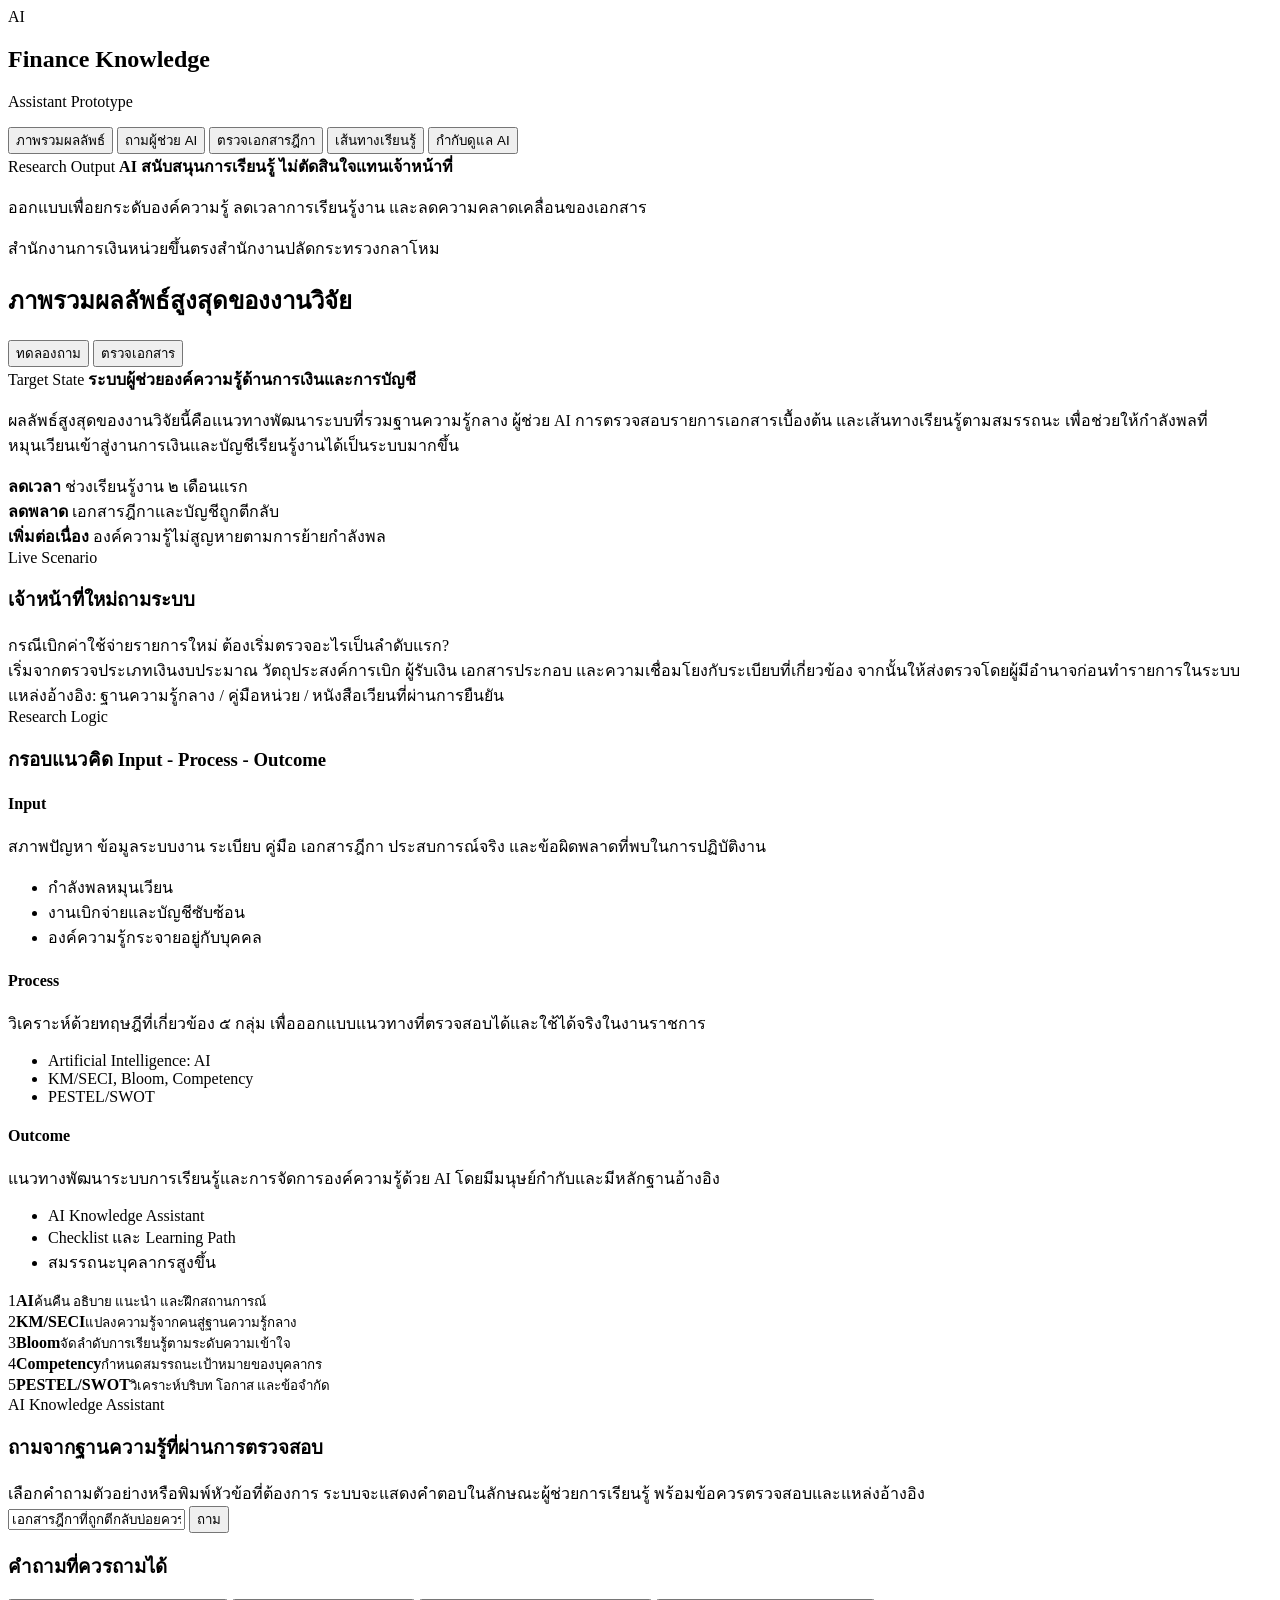
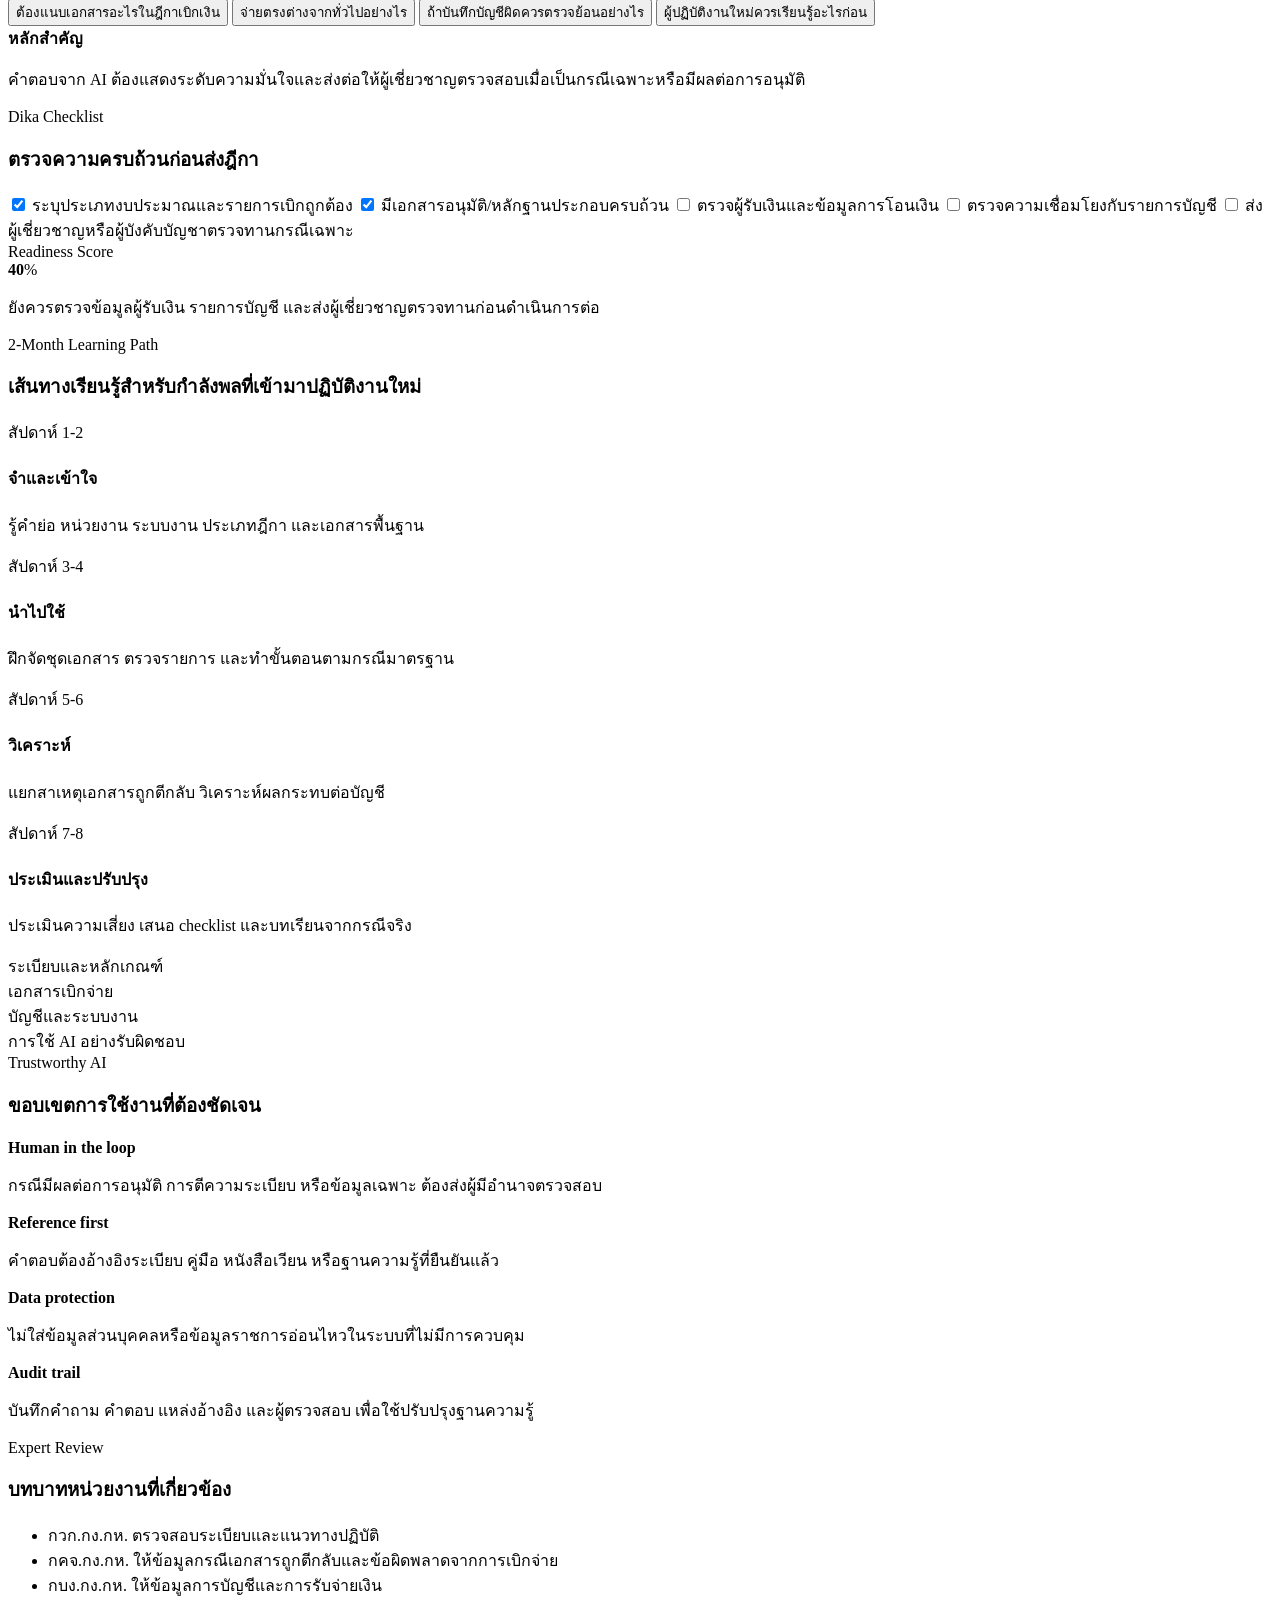
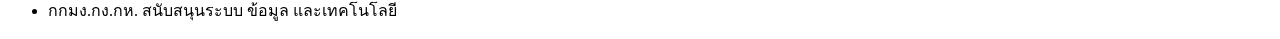
==== research-outcome-prototype/index.html @ 617921f9 "Add research outcome prototype page" ====
<!doctype html>
<html lang="th">
<head>
  <meta charset="utf-8">
  <meta name="viewport" content="width=device-width, initial-scale=1">
  <title>ผลลัพธ์สูงสุดของงานวิจัย | AI Knowledge Assistant</title>
  <link rel="stylesheet" href="./styles.css">
</head>
<body>
  <div class="app">
    <aside class="rail" aria-label="เมนูหลัก">
      <div class="brand">
        <div class="brand-mark">AI</div>
        <div>
          <h1>Finance Knowledge</h1>
          <p>Assistant Prototype</p>
        </div>
      </div>

      <nav class="nav" aria-label="พื้นที่ทำงาน">
        <button class="nav-button active" data-view="overview">ภาพรวมผลลัพธ์</button>
        <button class="nav-button" data-view="assistant">ถามผู้ช่วย AI</button>
        <button class="nav-button" data-view="document">ตรวจเอกสารฎีกา</button>
        <button class="nav-button" data-view="learning">เส้นทางเรียนรู้</button>
        <button class="nav-button" data-view="governance">กำกับดูแล AI</button>
      </nav>

      <section class="research-card">
        <span class="label">Research Output</span>
        <strong>AI สนับสนุนการเรียนรู้ ไม่ตัดสินใจแทนเจ้าหน้าที่</strong>
        <p>ออกแบบเพื่อยกระดับองค์ความรู้ ลดเวลาการเรียนรู้งาน และลดความคลาดเคลื่อนของเอกสาร</p>
      </section>
    </aside>

    <main class="main">
      <header class="topbar">
        <div>
          <p class="eyebrow">สำนักงานการเงินหน่วยขึ้นตรงสำนักงานปลัดกระทรวงกลาโหม</p>
          <h2 id="page-title">ภาพรวมผลลัพธ์สูงสุดของงานวิจัย</h2>
        </div>
        <div class="top-actions">
          <button class="ghost-button" data-jump="assistant">ทดลองถาม</button>
          <button class="primary-button" data-jump="document">ตรวจเอกสาร</button>
        </div>
      </header>

      <section id="overview" class="view active">
        <div class="hero-grid">
          <section class="outcome-summary">
            <div class="summary-head">
              <span class="label">Target State</span>
              <strong>ระบบผู้ช่วยองค์ความรู้ด้านการเงินและการบัญชี</strong>
            </div>
            <p>
              ผลลัพธ์สูงสุดของงานวิจัยนี้คือแนวทางพัฒนาระบบที่รวมฐานความรู้กลาง
              ผู้ช่วย AI การตรวจสอบรายการเอกสารเบื้องต้น และเส้นทางเรียนรู้ตามสมรรถนะ
              เพื่อช่วยให้กำลังพลที่หมุนเวียนเข้าสู่งานการเงินและบัญชีเรียนรู้งานได้เป็นระบบมากขึ้น
            </p>
            <div class="impact-row">
              <div>
                <b>ลดเวลา</b>
                <span>ช่วงเรียนรู้งาน ๒ เดือนแรก</span>
              </div>
              <div>
                <b>ลดพลาด</b>
                <span>เอกสารฎีกาและบัญชีถูกตีกลับ</span>
              </div>
              <div>
                <b>เพิ่มต่อเนื่อง</b>
                <span>องค์ความรู้ไม่สูญหายตามการย้ายกำลังพล</span>
              </div>
            </div>
          </section>

          <section class="ai-panel">
            <div class="panel-title">
              <span class="label">Live Scenario</span>
              <h3>เจ้าหน้าที่ใหม่ถามระบบ</h3>
            </div>
            <div class="chat-preview">
              <div class="bubble user">กรณีเบิกค่าใช้จ่ายรายการใหม่ ต้องเริ่มตรวจอะไรเป็นลำดับแรก?</div>
              <div class="bubble ai">
                เริ่มจากตรวจประเภทเงินงบประมาณ วัตถุประสงค์การเบิก ผู้รับเงิน เอกสารประกอบ และความเชื่อมโยงกับระเบียบที่เกี่ยวข้อง จากนั้นให้ส่งตรวจโดยผู้มีอำนาจก่อนทำรายการในระบบ
                <span>แหล่งอ้างอิง: ฐานความรู้กลาง / คู่มือหน่วย / หนังสือเวียนที่ผ่านการยืนยัน</span>
              </div>
            </div>
          </section>
        </div>

        <section class="framework">
          <div class="panel-title">
            <span class="label">Research Logic</span>
            <h3>กรอบแนวคิด Input - Process - Outcome</h3>
          </div>
          <div class="ipo">
            <article>
              <h4>Input</h4>
              <p>สภาพปัญหา ข้อมูลระบบงาน ระเบียบ คู่มือ เอกสารฎีกา ประสบการณ์จริง และข้อผิดพลาดที่พบในการปฏิบัติงาน</p>
              <ul>
                <li>กำลังพลหมุนเวียน</li>
                <li>งานเบิกจ่ายและบัญชีซับซ้อน</li>
                <li>องค์ความรู้กระจายอยู่กับบุคคล</li>
              </ul>
            </article>
            <article>
              <h4>Process</h4>
              <p>วิเคราะห์ด้วยทฤษฎีที่เกี่ยวข้อง ๕ กลุ่ม เพื่อออกแบบแนวทางที่ตรวจสอบได้และใช้ได้จริงในงานราชการ</p>
              <ul>
                <li>Artificial Intelligence: AI</li>
                <li>KM/SECI, Bloom, Competency</li>
                <li>PESTEL/SWOT</li>
              </ul>
            </article>
            <article>
              <h4>Outcome</h4>
              <p>แนวทางพัฒนาระบบการเรียนรู้และการจัดการองค์ความรู้ด้วย AI โดยมีมนุษย์กำกับและมีหลักฐานอ้างอิง</p>
              <ul>
                <li>AI Knowledge Assistant</li>
                <li>Checklist และ Learning Path</li>
                <li>สมรรถนะบุคลากรสูงขึ้น</li>
              </ul>
            </article>
          </div>
        </section>

        <section class="theory-strip">
          <div class="theory-item"><span>1</span><b>AI</b><small>ค้นคืน อธิบาย แนะนำ และฝึกสถานการณ์</small></div>
          <div class="theory-item"><span>2</span><b>KM/SECI</b><small>แปลงความรู้จากคนสู่ฐานความรู้กลาง</small></div>
          <div class="theory-item"><span>3</span><b>Bloom</b><small>จัดลำดับการเรียนรู้ตามระดับความเข้าใจ</small></div>
          <div class="theory-item"><span>4</span><b>Competency</b><small>กำหนดสมรรถนะเป้าหมายของบุคลากร</small></div>
          <div class="theory-item"><span>5</span><b>PESTEL/SWOT</b><small>วิเคราะห์บริบท โอกาส และข้อจำกัด</small></div>
        </section>
      </section>

      <section id="assistant" class="view">
        <div class="workspace-grid">
          <section class="assistant-console">
            <div class="panel-title">
              <span class="label">AI Knowledge Assistant</span>
              <h3>ถามจากฐานความรู้ที่ผ่านการตรวจสอบ</h3>
            </div>
            <div id="conversation" class="conversation">
              <div class="bubble ai">
                เลือกคำถามตัวอย่างหรือพิมพ์หัวข้อที่ต้องการ ระบบจะแสดงคำตอบในลักษณะผู้ช่วยการเรียนรู้ พร้อมข้อควรตรวจสอบและแหล่งอ้างอิง
              </div>
            </div>
            <div class="prompt-row">
              <input id="questionInput" type="text" value="เอกสารฎีกาที่ถูกตีกลับบ่อยควรตรวจอะไรบ้าง">
              <button id="askButton" class="primary-button">ถาม</button>
            </div>
          </section>

          <aside class="suggestion-panel">
            <h3>คำถามที่ควรถามได้</h3>
            <button class="question-chip">ต้องแนบเอกสารอะไรในฎีกาเบิกเงิน</button>
            <button class="question-chip">จ่ายตรงต่างจากทั่วไปอย่างไร</button>
            <button class="question-chip">ถ้าบันทึกบัญชีผิดควรตรวจย้อนอย่างไร</button>
            <button class="question-chip">ผู้ปฏิบัติงานใหม่ควรเรียนรู้อะไรก่อน</button>
            <div class="note-box">
              <b>หลักสำคัญ</b>
              <p>คำตอบจาก AI ต้องแสดงระดับความมั่นใจและส่งต่อให้ผู้เชี่ยวชาญตรวจสอบเมื่อเป็นกรณีเฉพาะหรือมีผลต่อการอนุมัติ</p>
            </div>
          </aside>
        </div>
      </section>

      <section id="document" class="view">
        <div class="document-grid">
          <section class="document-checker">
            <div class="panel-title">
              <span class="label">Dika Checklist</span>
              <h3>ตรวจความครบถ้วนก่อนส่งฎีกา</h3>
            </div>
            <div class="checklist">
              <label><input type="checkbox" checked> ระบุประเภทงบประมาณและรายการเบิกถูกต้อง</label>
              <label><input type="checkbox" checked> มีเอกสารอนุมัติ/หลักฐานประกอบครบถ้วน</label>
              <label><input type="checkbox"> ตรวจผู้รับเงินและข้อมูลการโอนเงิน</label>
              <label><input type="checkbox"> ตรวจความเชื่อมโยงกับรายการบัญชี</label>
              <label><input type="checkbox"> ส่งผู้เชี่ยวชาญหรือผู้บังคับบัญชาตรวจทานกรณีเฉพาะ</label>
            </div>
          </section>

          <section class="risk-card">
            <span class="label">Readiness Score</span>
            <div class="score"><strong id="scoreValue">40</strong><span>%</span></div>
            <div class="meter"><span id="scoreBar"></span></div>
            <p id="scoreText">ยังควรตรวจข้อมูลผู้รับเงิน รายการบัญชี และส่งผู้เชี่ยวชาญตรวจทานก่อนดำเนินการต่อ</p>
          </section>
        </div>
      </section>

      <section id="learning" class="view">
        <div class="panel-title">
          <span class="label">2-Month Learning Path</span>
          <h3>เส้นทางเรียนรู้สำหรับกำลังพลที่เข้ามาปฏิบัติงานใหม่</h3>
        </div>
        <div class="learning-path">
          <article class="week active">
            <span>สัปดาห์ 1-2</span>
            <h4>จำและเข้าใจ</h4>
            <p>รู้คำย่อ หน่วยงาน ระบบงาน ประเภทฎีกา และเอกสารพื้นฐาน</p>
          </article>
          <article class="week">
            <span>สัปดาห์ 3-4</span>
            <h4>นำไปใช้</h4>
            <p>ฝึกจัดชุดเอกสาร ตรวจรายการ และทำขั้นตอนตามกรณีมาตรฐาน</p>
          </article>
          <article class="week">
            <span>สัปดาห์ 5-6</span>
            <h4>วิเคราะห์</h4>
            <p>แยกสาเหตุเอกสารถูกตีกลับ วิเคราะห์ผลกระทบต่อบัญชี</p>
          </article>
          <article class="week">
            <span>สัปดาห์ 7-8</span>
            <h4>ประเมินและปรับปรุง</h4>
            <p>ประเมินความเสี่ยง เสนอ checklist และบทเรียนจากกรณีจริง</p>
          </article>
        </div>
        <div class="competency-board">
          <div><span>ระเบียบและหลักเกณฑ์</span><b style="--w:78%"></b></div>
          <div><span>เอกสารเบิกจ่าย</span><b style="--w:72%"></b></div>
          <div><span>บัญชีและระบบงาน</span><b style="--w:64%"></b></div>
          <div><span>การใช้ AI อย่างรับผิดชอบ</span><b style="--w:70%"></b></div>
        </div>
      </section>

      <section id="governance" class="view">
        <div class="governance-grid">
          <section class="policy-panel">
            <div class="panel-title">
              <span class="label">Trustworthy AI</span>
              <h3>ขอบเขตการใช้งานที่ต้องชัดเจน</h3>
            </div>
            <div class="rules">
              <article><b>Human in the loop</b><p>กรณีมีผลต่อการอนุมัติ การตีความระเบียบ หรือข้อมูลเฉพาะ ต้องส่งผู้มีอำนาจตรวจสอบ</p></article>
              <article><b>Reference first</b><p>คำตอบต้องอ้างอิงระเบียบ คู่มือ หนังสือเวียน หรือฐานความรู้ที่ยืนยันแล้ว</p></article>
              <article><b>Data protection</b><p>ไม่ใส่ข้อมูลส่วนบุคคลหรือข้อมูลราชการอ่อนไหวในระบบที่ไม่มีการควบคุม</p></article>
              <article><b>Audit trail</b><p>บันทึกคำถาม คำตอบ แหล่งอ้างอิง และผู้ตรวจสอบ เพื่อใช้ปรับปรุงฐานความรู้</p></article>
            </div>
          </section>
          <section class="handoff-panel">
            <span class="label">Expert Review</span>
            <h3>บทบาทหน่วยงานที่เกี่ยวข้อง</h3>
            <ul>
              <li>กวก.กง.กห. ตรวจสอบระเบียบและแนวทางปฏิบัติ</li>
              <li>กคจ.กง.กห. ให้ข้อมูลกรณีเอกสารถูกตีกลับและข้อผิดพลาดจากการเบิกจ่าย</li>
              <li>กบง.กง.กห. ให้ข้อมูลการบัญชีและการรับจ่ายเงิน</li>
              <li>กกมง.กง.กห. สนับสนุนระบบ ข้อมูล และเทคโนโลยี</li>
            </ul>
          </section>
        </div>
      </section>
    </main>
  </div>
  <script src="./script.js"></script>
</body>
</html>
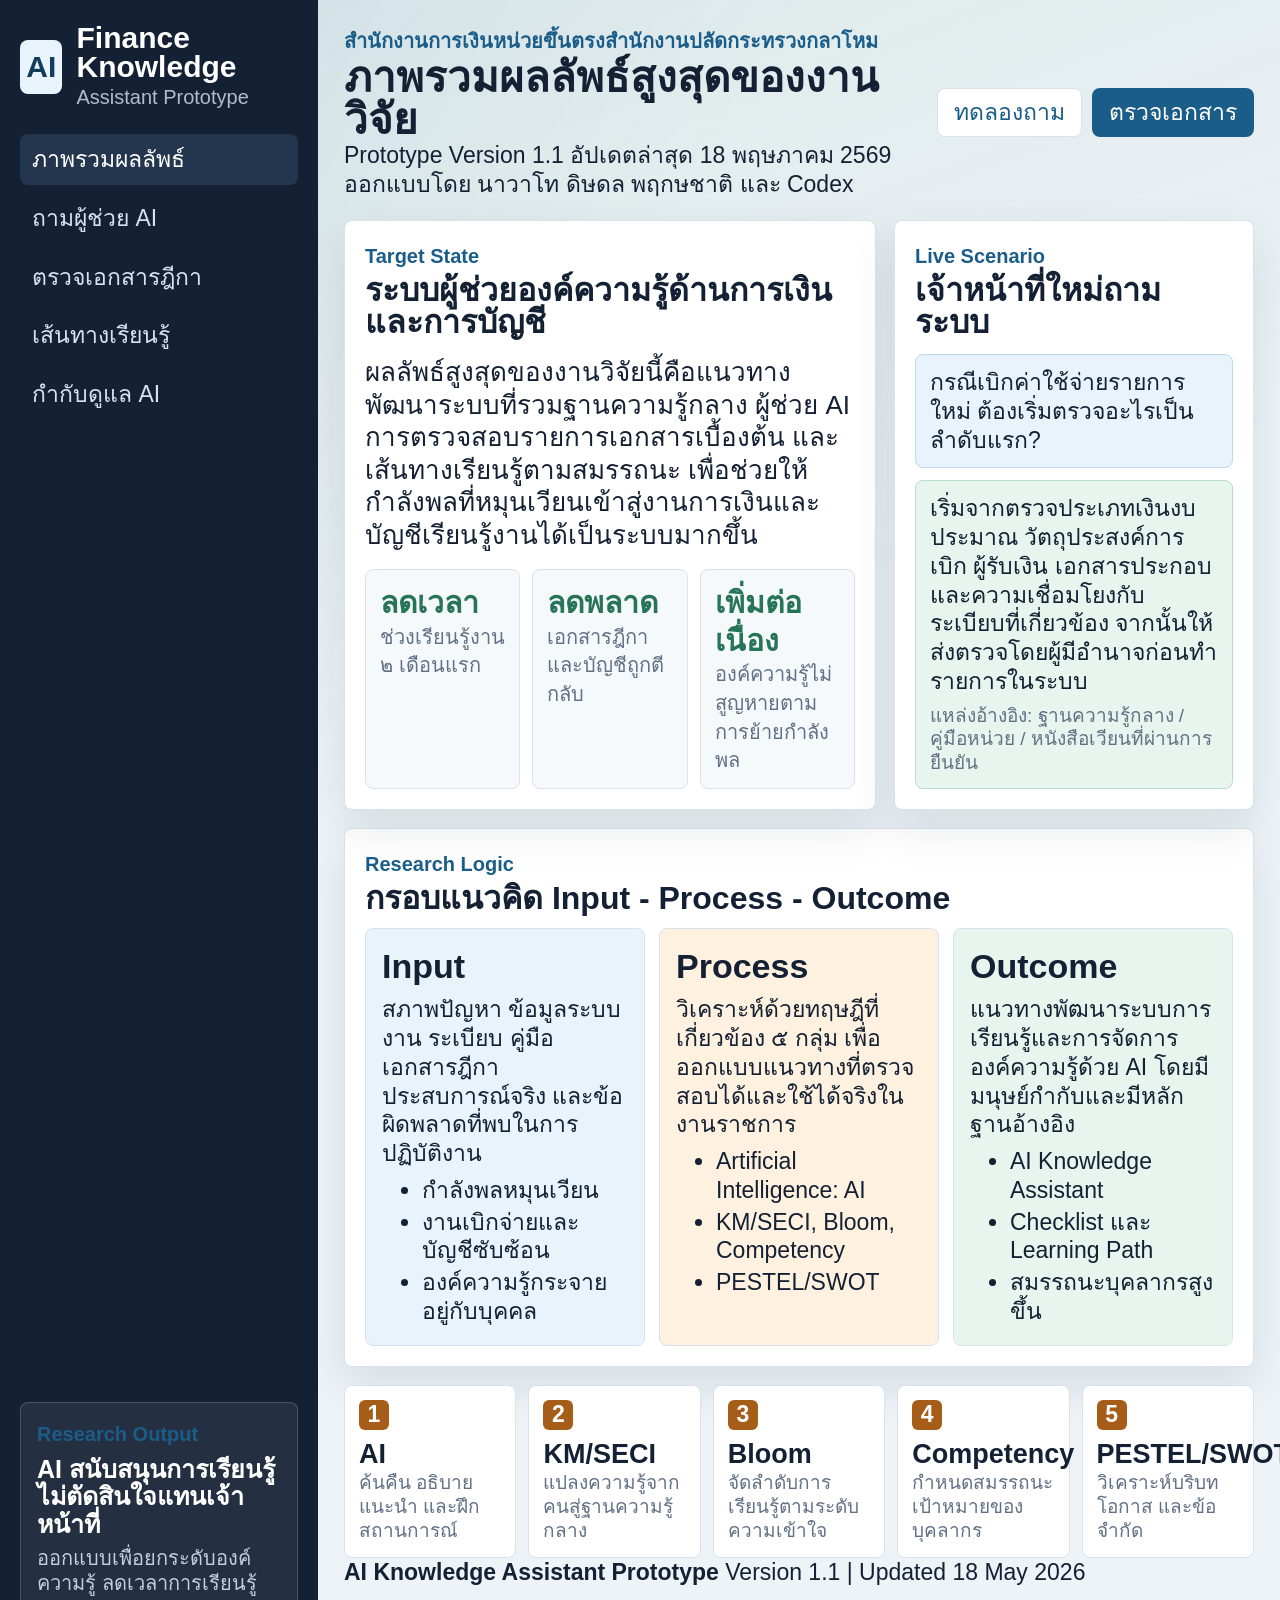
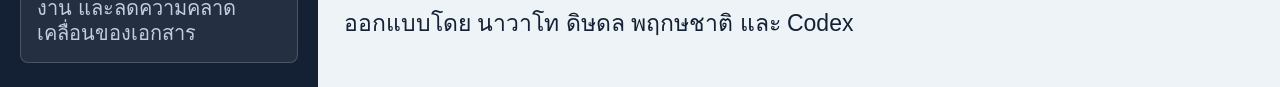
==== commit 27f0f65b: "Update prototype version and designer credit" ====
--- a/research-outcome-prototype/index.html
+++ b/research-outcome-prototype/index.html
@@ -37,6 +37,11 @@
         <div>
           <p class="eyebrow">สำนักงานการเงินหน่วยขึ้นตรงสำนักงานปลัดกระทรวงกลาโหม</p>
           <h2 id="page-title">ภาพรวมผลลัพธ์สูงสุดของงานวิจัย</h2>
+          <div class="version-line">
+            <span>Prototype Version 1.1</span>
+            <span>อัปเดตล่าสุด 18 พฤษภาคม 2569</span>
+            <span>ออกแบบโดย นาวาโท ดิษดล พฤกษชาติ และ Codex</span>
+          </div>
         </div>
         <div class="top-actions">
           <button class="ghost-button" data-jump="assistant">ทดลองถาม</button>
@@ -250,6 +255,14 @@
           </section>
         </div>
       </section>
+
+      <footer class="site-footer">
+        <div>
+          <strong>AI Knowledge Assistant Prototype</strong>
+          <span>Version 1.1 | Updated 18 May 2026</span>
+        </div>
+        <p>ออกแบบโดย นาวาโท ดิษดล พฤกษชาติ และ Codex</p>
+      </footer>
     </main>
   </div>
   <script src="./script.js"></script>
--- a/research-outcome-prototype/styles.css
+++ b/research-outcome-prototype/styles.css
@@ -0,0 +1,716 @@
+@font-face {
+  font-family: "TH SarabunPSK";
+  src: url("file:///C:/Users/ditsa/AppData/Local/Microsoft/Windows/Fonts/THSARABUN.TTF") format("truetype");
+}
+
+:root {
+  --ink: #142033;
+  --muted: #617084;
+  --line: #d9e2ec;
+  --bg: #edf3f7;
+  --surface: #ffffff;
+  --nav: #142033;
+  --blue: #1b5d89;
+  --blue-soft: #e8f3fb;
+  --green: #277457;
+  --green-soft: #e7f5ee;
+  --orange: #a65d18;
+  --orange-soft: #fff1df;
+  --red: #b42318;
+  --red-soft: #fff1f0;
+  --shadow: 0 18px 46px rgba(20, 32, 51, .10);
+}
+
+* {
+  box-sizing: border-box;
+}
+
+body {
+  margin: 0;
+  min-height: 100vh;
+  font-family: "TH SarabunPSK", "TH Sarabun New", Tahoma, sans-serif;
+  font-size: 23px;
+  line-height: 1.25;
+  color: var(--ink);
+  background:
+    linear-gradient(120deg, rgba(27, 93, 137, .08), transparent 36%),
+    linear-gradient(160deg, rgba(39, 116, 87, .09), transparent 42%),
+    var(--bg);
+  letter-spacing: 0;
+}
+
+button,
+input {
+  font: inherit;
+}
+
+button {
+  cursor: pointer;
+}
+
+.app {
+  display: grid;
+  grid-template-columns: 318px minmax(0, 1fr);
+  min-height: 100vh;
+}
+
+.rail {
+  background: var(--nav);
+  color: #fff;
+  padding: 24px 20px;
+  display: flex;
+  flex-direction: column;
+  gap: 24px;
+}
+
+.brand {
+  display: flex;
+  gap: 14px;
+  align-items: center;
+  min-height: 70px;
+}
+
+.brand-mark {
+  width: 54px;
+  height: 54px;
+  border-radius: 8px;
+  display: grid;
+  place-items: center;
+  font-weight: 700;
+  font-size: 30px;
+  background: #e9f3fb;
+  color: #123c5d;
+}
+
+.brand h1 {
+  margin: 0;
+  font-size: 30px;
+  line-height: .95;
+}
+
+.brand p {
+  margin: 4px 0 0;
+  color: #aebdd0;
+  font-size: 20px;
+}
+
+.nav {
+  display: grid;
+  gap: 8px;
+}
+
+.nav-button {
+  border: 0;
+  border-radius: 8px;
+  padding: 11px 12px;
+  text-align: left;
+  background: transparent;
+  color: #d7e2ee;
+}
+
+.nav-button:hover,
+.nav-button.active {
+  background: #24364e;
+  color: #fff;
+}
+
+.research-card {
+  margin-top: auto;
+  border: 1px solid rgba(255, 255, 255, .18);
+  background: rgba(255, 255, 255, .07);
+  border-radius: 8px;
+  padding: 16px;
+}
+
+.research-card strong {
+  display: block;
+  margin: 8px 0;
+  font-size: 25px;
+  line-height: 1.1;
+}
+
+.research-card p {
+  margin: 0;
+  color: #c3cede;
+  font-size: 20px;
+}
+
+.main {
+  padding: 26px;
+  min-width: 0;
+}
+
+.topbar {
+  min-height: 82px;
+  display: flex;
+  align-items: center;
+  justify-content: space-between;
+  gap: 18px;
+  margin-bottom: 22px;
+}
+
+.eyebrow,
+.label {
+  display: inline-block;
+  margin: 0;
+  color: var(--blue);
+  font-weight: 700;
+  font-size: 20px;
+}
+
+.topbar h2 {
+  margin: 2px 0 0;
+  font-size: 42px;
+  line-height: 1;
+}
+
+.top-actions,
+.prompt-row {
+  display: flex;
+  gap: 10px;
+  align-items: center;
+}
+
+.primary-button,
+.ghost-button {
+  border-radius: 8px;
+  border: 1px solid transparent;
+  padding: 9px 16px;
+  min-height: 44px;
+  white-space: nowrap;
+}
+
+.primary-button {
+  background: var(--blue);
+  color: #fff;
+}
+
+.ghost-button {
+  background: var(--surface);
+  color: var(--blue);
+  border-color: var(--line);
+}
+
+.view {
+  display: none;
+}
+
+.view.active {
+  display: block;
+}
+
+.hero-grid,
+.workspace-grid,
+document-grid,
+.governance-grid {
+  display: grid;
+  grid-template-columns: minmax(0, 1.3fr) minmax(360px, .7fr);
+  gap: 18px;
+}
+
+.document-grid {
+  display: grid;
+  grid-template-columns: minmax(0, 1.3fr) minmax(360px, .7fr);
+  gap: 18px;
+}
+
+.outcome-summary,
+.ai-panel,
+.framework,
+.assistant-console,
+.suggestion-panel,
+.document-checker,
+.risk-card,
+.policy-panel,
+.handoff-panel {
+  background: var(--surface);
+  border: 1px solid var(--line);
+  border-radius: 8px;
+  box-shadow: var(--shadow);
+}
+
+.outcome-summary,
+.ai-panel,
+.framework,
+.assistant-console,
+.suggestion-panel,
+.document-checker,
+.risk-card,
+.policy-panel,
+.handoff-panel {
+  padding: 20px;
+}
+
+.summary-head strong,
+.panel-title h3,
+.suggestion-panel h3,
+.handoff-panel h3 {
+  display: block;
+  margin: 4px 0 0;
+  font-size: 32px;
+  line-height: 1;
+}
+
+.outcome-summary p {
+  margin: 18px 0;
+  font-size: 26px;
+  max-width: 920px;
+}
+
+.impact-row {
+  display: grid;
+  grid-template-columns: repeat(3, minmax(0, 1fr));
+  gap: 12px;
+}
+
+.impact-row div {
+  background: #f6f9fc;
+  border: 1px solid var(--line);
+  border-radius: 8px;
+  padding: 14px;
+  min-height: 96px;
+}
+
+.impact-row b {
+  display: block;
+  font-size: 30px;
+  color: var(--green);
+}
+
+.impact-row span {
+  color: var(--muted);
+  font-size: 20px;
+}
+
+.chat-preview,
+.conversation {
+  display: grid;
+  gap: 12px;
+  margin-top: 16px;
+}
+
+.bubble {
+  border-radius: 8px;
+  padding: 13px 14px;
+  font-size: 23px;
+}
+
+.bubble.user {
+  background: var(--blue-soft);
+  border: 1px solid #bdd8ee;
+}
+
+.bubble.ai {
+  background: var(--green-soft);
+  border: 1px solid #b7dccb;
+}
+
+.bubble span {
+  display: block;
+  margin-top: 8px;
+  color: var(--muted);
+  font-size: 19px;
+}
+
+.framework {
+  margin-top: 18px;
+}
+
+.ipo {
+  display: grid;
+  grid-template-columns: repeat(3, minmax(0, 1fr));
+  gap: 14px;
+  margin-top: 14px;
+}
+
+.ipo article {
+  border-radius: 8px;
+  padding: 16px;
+  min-height: 240px;
+  border: 1px solid var(--line);
+}
+
+.ipo article:nth-child(1) {
+  background: var(--blue-soft);
+}
+
+.ipo article:nth-child(2) {
+  background: var(--orange-soft);
+}
+
+.ipo article:nth-child(3) {
+  background: var(--green-soft);
+}
+
+.ipo h4 {
+  margin: 0 0 6px;
+  font-size: 34px;
+}
+
+.ipo p,
+.ipo ul {
+  margin: 8px 0 0;
+}
+
+.ipo li {
+  margin: 3px 0;
+}
+
+.theory-strip {
+  display: grid;
+  grid-template-columns: repeat(5, minmax(0, 1fr));
+  gap: 12px;
+  margin-top: 18px;
+}
+
+.theory-item {
+  background: var(--surface);
+  border: 1px solid var(--line);
+  border-radius: 8px;
+  padding: 14px;
+  min-height: 142px;
+}
+
+.theory-item span {
+  width: 30px;
+  height: 30px;
+  border-radius: 6px;
+  display: grid;
+  place-items: center;
+  color: #fff;
+  background: var(--orange);
+  font-weight: 700;
+}
+
+.theory-item b {
+  display: block;
+  margin-top: 8px;
+  font-size: 27px;
+}
+
+.theory-item small {
+  display: block;
+  color: var(--muted);
+  font-size: 19px;
+}
+
+.assistant-console {
+  min-height: 560px;
+  display: flex;
+  flex-direction: column;
+}
+
+.conversation {
+  flex: 1;
+  border: 1px solid var(--line);
+  border-radius: 8px;
+  padding: 14px;
+  background: #f8fbfd;
+  overflow: auto;
+}
+
+.prompt-row {
+  margin-top: 12px;
+}
+
+.prompt-row input {
+  min-width: 0;
+  flex: 1;
+  min-height: 46px;
+  border-radius: 8px;
+  border: 1px solid var(--line);
+  padding: 8px 12px;
+  color: var(--ink);
+}
+
+.suggestion-panel {
+  align-self: start;
+}
+
+.question-chip {
+  width: 100%;
+  text-align: left;
+  border: 1px solid var(--line);
+  background: #f8fbfd;
+  border-radius: 8px;
+  padding: 10px 12px;
+  margin-top: 9px;
+}
+
+.note-box {
+  margin-top: 16px;
+  background: var(--red-soft);
+  border: 1px solid #f0b8b2;
+  border-radius: 8px;
+  padding: 13px;
+}
+
+.note-box p {
+  margin: 4px 0 0;
+  color: #71312b;
+  font-size: 20px;
+}
+
+.checklist {
+  display: grid;
+  gap: 10px;
+  margin-top: 14px;
+}
+
+.checklist label {
+  min-height: 54px;
+  display: flex;
+  align-items: center;
+  gap: 12px;
+  border: 1px solid var(--line);
+  border-radius: 8px;
+  padding: 10px 12px;
+  background: #f8fbfd;
+}
+
+.checklist input {
+  width: 22px;
+  height: 22px;
+  accent-color: var(--green);
+}
+
+.risk-card {
+  align-self: start;
+}
+
+.score {
+  display: flex;
+  align-items: baseline;
+  gap: 4px;
+  margin-top: 10px;
+}
+
+.score strong {
+  font-size: 86px;
+  line-height: .9;
+  color: var(--green);
+}
+
+.score span {
+  color: var(--muted);
+  font-size: 32px;
+}
+
+.meter {
+  width: 100%;
+  height: 16px;
+  background: #e4eaf0;
+  border-radius: 999px;
+  overflow: hidden;
+  margin: 14px 0;
+}
+
+.meter span {
+  display: block;
+  height: 100%;
+  width: 40%;
+  background: var(--green);
+  transition: width .2s ease;
+}
+
+.risk-card p {
+  margin: 0;
+  color: var(--muted);
+}
+
+.learning-path {
+  display: grid;
+  grid-template-columns: repeat(4, minmax(0, 1fr));
+  gap: 14px;
+  margin-top: 14px;
+}
+
+.week {
+  background: var(--surface);
+  border: 1px solid var(--line);
+  border-radius: 8px;
+  padding: 16px;
+  min-height: 190px;
+}
+
+.week.active {
+  border-color: #94bddb;
+  background: var(--blue-soft);
+}
+
+.week span {
+  color: var(--blue);
+  font-weight: 700;
+  font-size: 20px;
+}
+
+.week h4 {
+  margin: 6px 0;
+  font-size: 32px;
+}
+
+.week p {
+  margin: 0;
+  color: var(--muted);
+}
+
+.competency-board {
+  margin-top: 18px;
+  background: var(--surface);
+  border: 1px solid var(--line);
+  border-radius: 8px;
+  padding: 16px;
+  display: grid;
+  gap: 12px;
+}
+
+.competency-board div {
+  display: grid;
+  grid-template-columns: 230px 1fr;
+  align-items: center;
+  gap: 14px;
+}
+
+.competency-board span {
+  font-weight: 700;
+}
+
+.competency-board b {
+  height: 14px;
+  background: #e4eaf0;
+  border-radius: 999px;
+  overflow: hidden;
+}
+
+.competency-board b::before {
+  content: "";
+  display: block;
+  width: var(--w);
+  height: 100%;
+  background: var(--blue);
+}
+
+.rules {
+  display: grid;
+  grid-template-columns: repeat(2, minmax(0, 1fr));
+  gap: 12px;
+  margin-top: 14px;
+}
+
+.rules article {
+  background: #f8fbfd;
+  border: 1px solid var(--line);
+  border-radius: 8px;
+  padding: 14px;
+}
+
+.rules b {
+  color: var(--blue);
+  font-size: 26px;
+}
+
+.rules p,
+.handoff-panel li {
+  margin: 4px 0 0;
+  color: var(--muted);
+}
+
+.handoff-panel ul {
+  margin: 16px 0 0;
+  padding-left: 24px;
+}
+
+.handoff-panel li {
+  margin-bottom: 12px;
+}
+
+@media (max-width: 1180px) {
+  .app {
+    grid-template-columns: 1fr;
+  }
+
+  .rail {
+    position: static;
+    padding: 18px;
+    gap: 16px;
+  }
+
+  .nav {
+    grid-template-columns: repeat(5, minmax(0, 1fr));
+  }
+
+  .hero-grid,
+  .workspace-grid,
+  .document-grid,
+  .governance-grid,
+  .ipo,
+  .theory-strip,
+  .learning-path {
+    grid-template-columns: 1fr;
+  }
+}
+
+@media (max-width: 760px) {
+  body {
+    font-size: 21px;
+  }
+
+  .main {
+    padding: 16px;
+  }
+
+  .rail {
+    gap: 14px;
+  }
+
+  .brand {
+    min-height: 54px;
+  }
+
+  .brand-mark {
+    width: 46px;
+    height: 46px;
+    font-size: 26px;
+  }
+
+  .brand h1 {
+    font-size: 26px;
+  }
+
+  .brand p {
+    font-size: 18px;
+  }
+
+  .topbar,
+  .top-actions,
+  .prompt-row {
+    align-items: stretch;
+    flex-direction: column;
+  }
+
+  .topbar h2 {
+    font-size: 34px;
+  }
+
+  .nav {
+    grid-template-columns: repeat(2, minmax(0, 1fr));
+  }
+
+  .nav-button {
+    text-align: center;
+    padding: 8px 9px;
+  }
+
+  .research-card {
+    display: none;
+  }
+
+  .impact-row,
+  .rules {
+    grid-template-columns: 1fr;
+  }
+
+  .competency-board div {
+    grid-template-columns: 1fr;
+  }
+}
